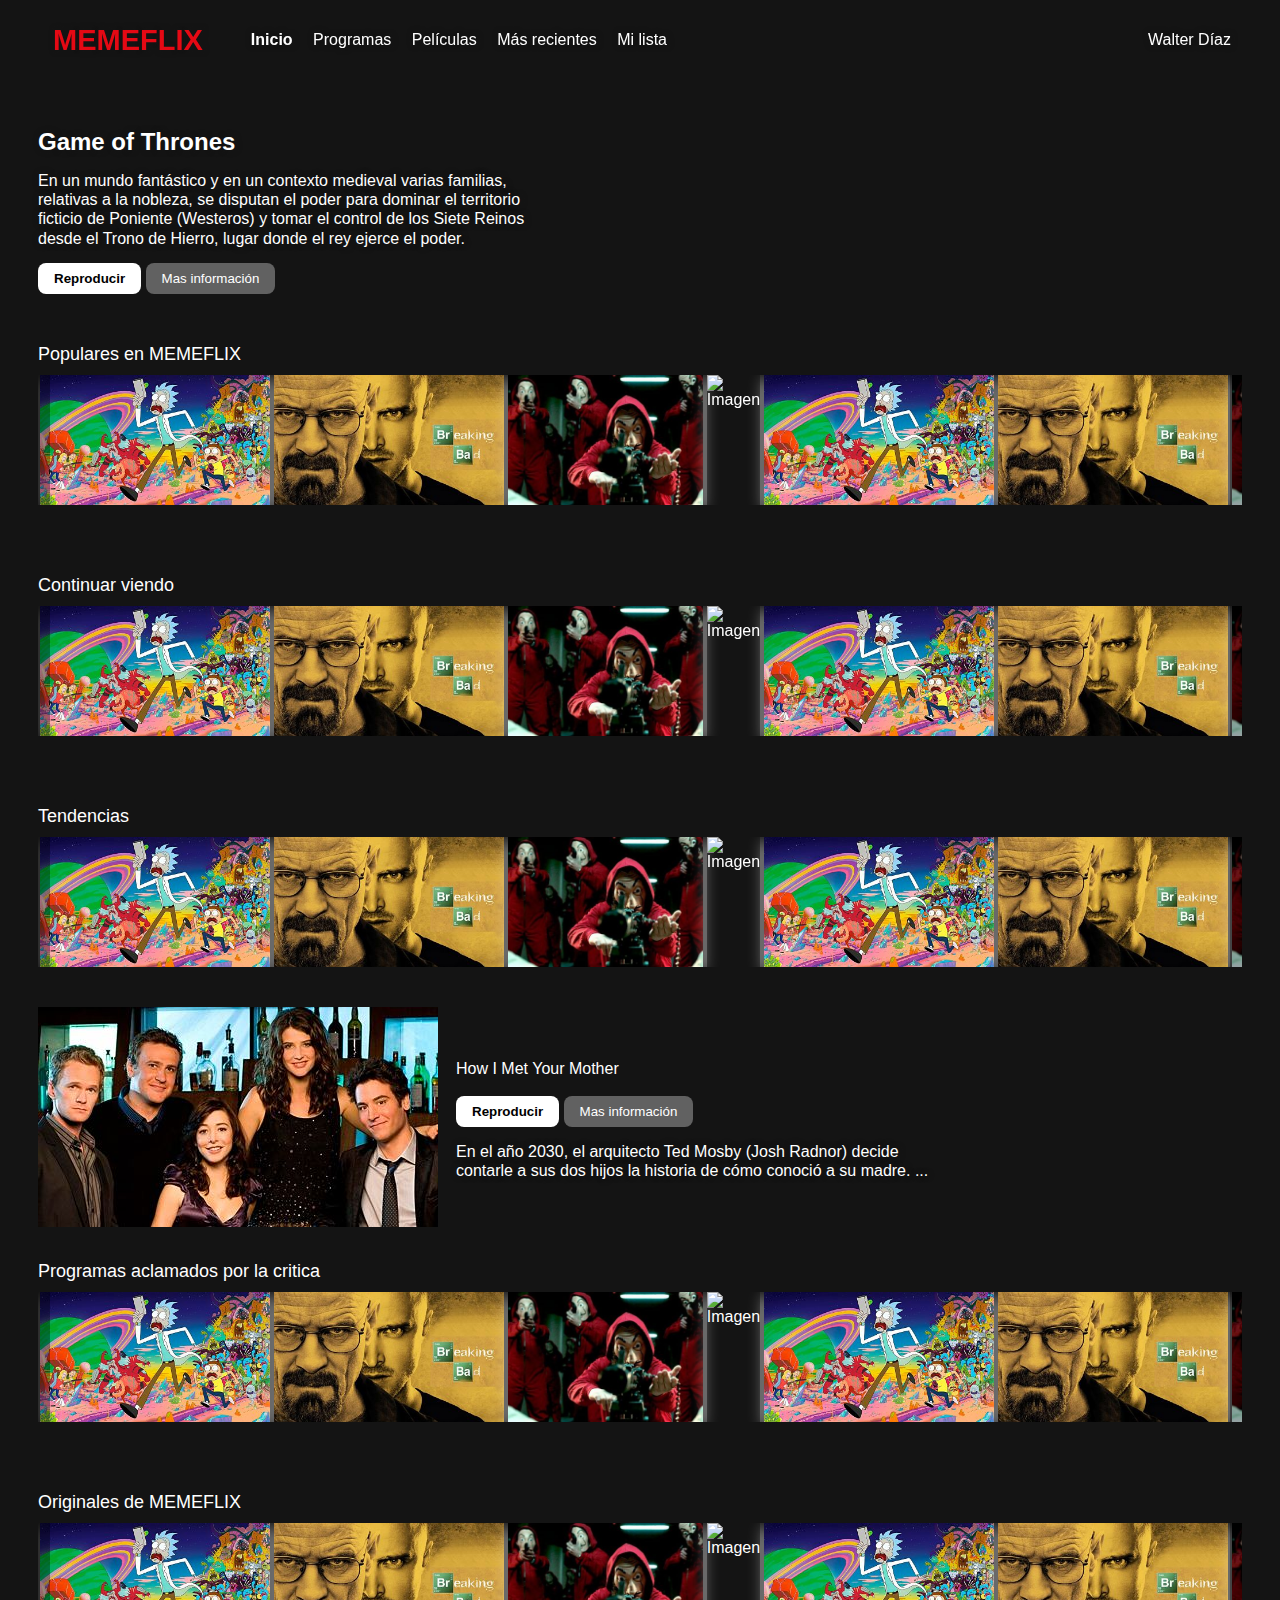
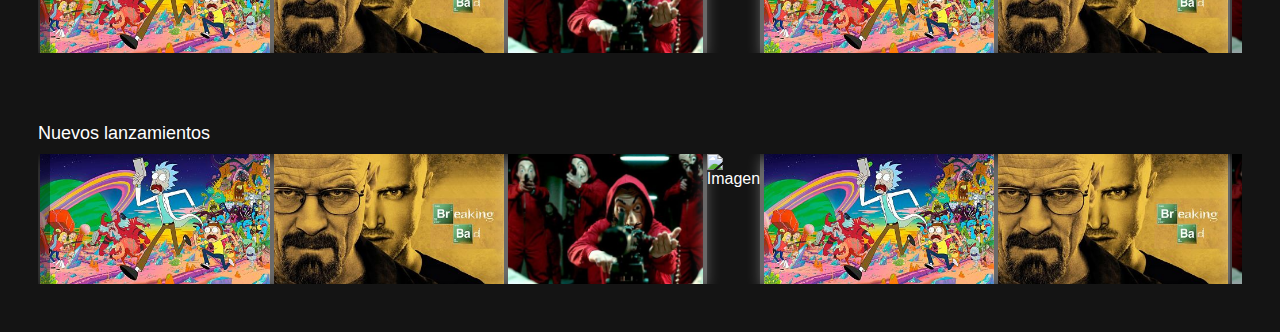
==== html/index.html @ fd7d65fa "Memeflix beta" ====
<!DOCTYPE html>
<html>   
  <head>
    <title>MEMEFLIX</title>
    <meta charset="utf-8">
    <meta http-equiv="X-UA-Compatible" content="IE=edge">
    <meta name="viewport" content="width=device-width, maximum-scale=1.0, user-scalable=no">
    <link rel="stylesheet" href="https://fonts.googleapis.com/css?family=Lato:400,400i,700,700i|Oswald:400,500,600,700&amp;display=swap">
    <link rel="stylesheet" href="../style.css">
    <link rel="stylesheet" href="../css/less.css">
    <link rel="stylesheet" href="../css/sass.css">
    <link rel="stylesheet" href="../css/stylus.css">
  </head>
  <body>
    <header class="header"><span class="header__title">MEMEFLIX</span>
      <nav class="header__nav">
        <ul>
          <li class="header__nav--selected">Inicio</li>
          <li>Programas</li>
          <li>Películas</li>
          <li>Más recientes</li>
          <li>Mi lista</li>
        </ul>
      </nav>
      <nav class="header__nav--end">
        <ul>
          <li> <i class="icon-search"></i></li>
          <li> <i class="icon-bell"></i></li>
          <li>Walter Díaz</li>
        </ul>
      </nav>
    </header>
    <div class="main">
      <div class="main__degradado"></div>
    </div>
    <section class="intro">
      <div class="intro__title">Game of Thrones</div>
      <div class="intro__description">En un mundo fantástico y en un contexto medieval varias familias, relativas a la nobleza, se disputan el poder para dominar el territorio ficticio de Poniente (Westeros) y tomar el control de los Siete Reinos desde el Trono de Hierro, lugar donde el rey ejerce el poder.</div>
      <div class="intro__button">
        <button class="intro__button-a"> <i class="icon-play"> </i> Reproducir</button>
        <button class="intro__button-b"> <i class="icon-info"> </i> Mas información</button>
      </div>
    </section>
    <div class="list">
      <div class="list__title">Populares en MEMEFLIX</div>
      <div class="list__box">
        <button class="left"><i class="icon-cheveron-left"></i></button>
        <div class="list__box-caroucel"><img src="../images/rm.jpg" alt="Imagen"/><img src="../images/bb.jpg" alt="Imagen"/><img src="../images/cp.jpg" alt="Imagen"/><img src="../images/gg.jpg" alt="Imagen"/><img src="../images/rm.jpg" alt="Imagen"/><img src="../images/bb.jpg" alt="Imagen"/><img src="../images/cp.jpg" alt="Imagen"/><img src="../images/gg.jpg" alt="Imagen"/></div>
        <button class="right"><i class="icon-cheveron-right"></i></button>
      </div>
    </div>
    <div class="list">
      <div class="list__title">Continuar viendo</div>
      <div class="list__box">
        <button class="left"><i class="icon-cheveron-left"></i></button>
        <div class="list__box-caroucel"><img src="../images/rm.jpg" alt="Imagen"/><img src="../images/bb.jpg" alt="Imagen"/><img src="../images/cp.jpg" alt="Imagen"/><img src="../images/gg.jpg" alt="Imagen"/><img src="../images/rm.jpg" alt="Imagen"/><img src="../images/bb.jpg" alt="Imagen"/><img src="../images/cp.jpg" alt="Imagen"/><img src="../images/gg.jpg" alt="Imagen"/></div>
        <button class="right"><i class="icon-cheveron-right"></i></button>
      </div>
    </div>
    <div class="list">
      <div class="list__title">Tendencias</div>
      <div class="list__box">
        <button class="left"><i class="icon-cheveron-left"></i></button>
        <div class="list__box-caroucel"><img src="../images/rm.jpg" alt="Imagen"/><img src="../images/bb.jpg" alt="Imagen"/><img src="../images/cp.jpg" alt="Imagen"/><img src="../images/gg.jpg" alt="Imagen"/><img src="../images/rm.jpg" alt="Imagen"/><img src="../images/bb.jpg" alt="Imagen"/><img src="../images/cp.jpg" alt="Imagen"/><img src="../images/gg.jpg" alt="Imagen"/></div>
        <button class="right"><i class="icon-cheveron-right"></i></button>
      </div>
    </div>
    <div class="outstanding">
      <div class="outstanding__img"><img src="../images/himym.jpg" alt="Imagen"></div>
      <div class="outstanding__card">
        <div class="outstanding__card-title">How I Met Your Mother</div>
        <div class="outstanding__card-img">
          <button class="intro__button-a"> <i class="icon-play"> </i> Reproducir</button>
          <button class="intro__button-b"> <i class="icon-info"> </i> Mas información</button>
          <div class="intro__description">En el año 2030, el arquitecto Ted Mosby (Josh Radnor) decide contarle a sus dos hijos la historia de cómo conoció a su madre. ...</div>
        </div>
      </div>
    </div>
    <div class="list">
      <div class="list__title">Programas aclamados por la critica</div>
      <div class="list__box">
        <button class="left"><i class="icon-cheveron-left"></i></button>
        <div class="list__box-caroucel"><img src="../images/rm.jpg" alt="Imagen"/><img src="../images/bb.jpg" alt="Imagen"/><img src="../images/cp.jpg" alt="Imagen"/><img src="../images/gg.jpg" alt="Imagen"/><img src="../images/rm.jpg" alt="Imagen"/><img src="../images/bb.jpg" alt="Imagen"/><img src="../images/cp.jpg" alt="Imagen"/><img src="../images/gg.jpg" alt="Imagen"/></div>
        <button class="right"><i class="icon-cheveron-right"></i></button>
      </div>
    </div>
    <div class="list">
      <div class="list__title">Originales de MEMEFLIX</div>
      <div class="list__box">
        <button class="left"><i class="icon-cheveron-left"></i></button>
        <div class="list__box-caroucel"><img src="../images/rm.jpg" alt="Imagen"/><img src="../images/bb.jpg" alt="Imagen"/><img src="../images/cp.jpg" alt="Imagen"/><img src="../images/gg.jpg" alt="Imagen"/><img src="../images/rm.jpg" alt="Imagen"/><img src="../images/bb.jpg" alt="Imagen"/><img src="../images/cp.jpg" alt="Imagen"/><img src="../images/gg.jpg" alt="Imagen"/></div>
        <button class="right"><i class="icon-cheveron-right"></i></button>
      </div>
    </div>
    <div class="list">
      <div class="list__title">Nuevos lanzamientos</div>
      <div class="list__box">
        <button class="left"><i class="icon-cheveron-left"></i></button>
        <div class="list__box-caroucel"><img src="../images/rm.jpg" alt="Imagen"/><img src="../images/bb.jpg" alt="Imagen"/><img src="../images/cp.jpg" alt="Imagen"/><img src="../images/gg.jpg" alt="Imagen"/><img src="../images/rm.jpg" alt="Imagen"/><img src="../images/bb.jpg" alt="Imagen"/><img src="../images/cp.jpg" alt="Imagen"/><img src="../images/gg.jpg" alt="Imagen"/></div>
        <button class="right"><i class="icon-cheveron-right"></i></button>
      </div>
    </div>
  </body>
</html>
---- css/less.css ----
@import "style.css";
.box-shadow {
  box-shadow: 0px 5px 15px 0px rgba(255, 255, 255, 0.5);
}
.text-shadow {
  text-shadow: #141414 1px 0 6px;
}
* {
  box-sizing: border-box;
}
body {
  padding: 0 30px 0 30px;
  font-family: sans-serif;
  color: #FFFFFF;
  background-color: #141414;
}
.header {
  position: fixed;
  top: 0;
  padding: 15px;
  display: flex;
  justify-content: space-around;
  width: 95%;
  align-items: center;
  text-shadow: #141414 1px 0 6px;
}
.header__title {
  font-size: 29px;
  font-weight: bold;
  color: #E50914;
}
.header__nav--selected {
  font-weight: bold;
}
.header__nav--end {
  margin-left: auto;
}
.header__nav--end li {
  display: inline-block;
  list-style-type: none;
  margin: 0 8px;
  padding: 0;
}
.header__nav--end li:hover {
  cursor: pointer;
  text-shadow: #CCC 1px 0 10px;
  color: #E50914;
}
.header__nav li {
  display: inline-block;
  list-style-type: none;
  margin: 0 8px;
  padding: 0;
}
.header__nav li:hover {
  cursor: pointer;
  text-shadow: #CCC 1px 0 5px;
  color: #141414;
}
.main {
  height: 500px;
  width: 100vw;
  background-image: url(../images/got3.jpg);
  background-size: 100vw;
  position: absolute;
  top: -10px;
  left: -15px;
  z-index: -1;
}
.main__degradado {
  height: 100%;
  width: 100%;
  background: linear-gradient(to bottom, rgba(0, 0, 0, 0), #141414);
}
.intro {
  padding-top: 120px;
  padding-bottom: 20px;
  max-width: 500px;
}
.intro__title {
  text-shadow: #141414 1px 0 6px;
  font-weight: bold;
  font-size: 24px;
}
.intro__description {
  text-shadow: #141414 1px 0 6px;
  margin: 15px 0 15px 0;
  line-height: 1.2em;
}
.intro__button-a {
  padding: 8px 16px;
  border: none;
  text-decoration: none;
  color: black;
  background-color: #FFFFFF;
  border-radius: 8px;
  font-weight: bold;
}
.intro__button-b {
  padding: 8px 16px;
  border: none;
  text-decoration: none;
  color: #FFFFFF;
  background-color: rgba(148, 148, 148, 0.6);
  border-radius: 8px;
}
.btn {
  height: 130px;
  line-height: 5em;
  color: white;
  position: absolute;
  border: none;
  background: rgba(0, 0, 0, 0.356);
  cursor: pointer;
  z-index: 10;
}
.list {
  padding: 30px 0;
}
.list__title {
  font-size: 18px;
}
.list__box {
  height: 150px;
  width: 100%;
  position: relative;
  display: flex;
  align-items: center;
}
.list__box .left {
  height: 130px;
  line-height: 5em;
  color: white;
  position: absolute;
  border: none;
  background: rgba(0, 0, 0, 0.356);
  cursor: pointer;
  z-index: 10;
  left: 0;
}
.list__box .right {
  height: 130px;
  line-height: 5em;
  color: white;
  position: absolute;
  border: none;
  background: rgba(0, 0, 0, 0.356);
  cursor: pointer;
  z-index: 10;
  right: 0;
}
.list__box-caroucel {
  width: 100%;
  display: flex;
  justify-content: space-between;
  align-items: center;
  overflow: hidden;
  scroll-behavior: smooth;
}
.list__box-caroucel img {
  box-shadow: 0px 5px 15px 0px rgba(255, 255, 255, 0.5);
  margin: 0 2px;
  height: 130px;
  width: 230px;
}
.list__box-caroucel img:hover {
  box-shadow: #CCC 1px 0 10px;
  height: 210px;
  width: 410px;
}
.outstanding {
  display: flex;
  align-items: center;
}
.outstanding__img {
  max-height: 500px;
}
.outstanding__img img {
  width: 100%;
}
.outstanding__card {
  margin-left: 18px;
  max-width: 500px;
}
.outstanding__card-title {
  padding: 18px 0;
}
---- css/sass.css ----
@media (max-width: 920px) {
  body {
    padding: 0 10px 0 10px;
  }
}

@media (max-width: 920px) {
  .header {
    padding: 10px;
    display: flex;
    justify-content: space-around;
    width: 95%;
    align-items: center;
  }
  .header__title {
    font-size: 29px;
    font-weight: bold;
    color: #E50914;
  }
  .header__nav {
    font-size: 14px;
    display: inline-flex;
    overflow: hidden;
  }
  .header__nav--selected {
    font-weight: bold;
  }
  .header__nav--end {
    margin-left: auto;
  }
  .header__nav--end li {
    display: inline-block;
    list-style-type: none;
    margin: 0 4px;
    padding: 0;
  }
  .header__nav li {
    display: inline-block;
    list-style-type: none;
    margin: 0 8px;
    padding: 0;
  }
}

@media (max-width: 920px) {
  .main {
    height: 300px;
    width: 100vw;
    background-image: url(../images/got.jpg);
    background-size: 100vw;
    position: absolute;
    top: -10px;
    left: -15px;
    z-index: -1;
  }
  .main__degradado {
    height: 100%;
    width: 100%;
    background: linear-gradient(to bottom, rgba(0, 0, 0, 0), #141414);
  }
}

@media (max-width: 920px) {
  .intro {
    padding-top: 120px;
    padding-bottom: 20px;
    max-width: 400px;
  }
  .intro__title {
    font-weight: bold;
    font-size: 20px;
  }
  .intro__description {
    font-size: 14px;
    margin: 15px 0 15px 0;
    line-height: 1.2em;
  }
  .intro__button-a {
    margin: 8px 0;
    padding: 8px 16px;
    width: 100%;
    border: none;
    text-decoration: none;
    color: black;
    background-color: #FFFFFF;
    border-radius: 8px;
    font-weight: bold;
  }
  .intro__button-b {
    padding: 8px 16px;
    width: 100%;
    border: none;
    text-decoration: none;
    color: #FFFFFF;
    background-color: rgba(148, 148, 148, 0.6);
    border-radius: 8px;
  }
}
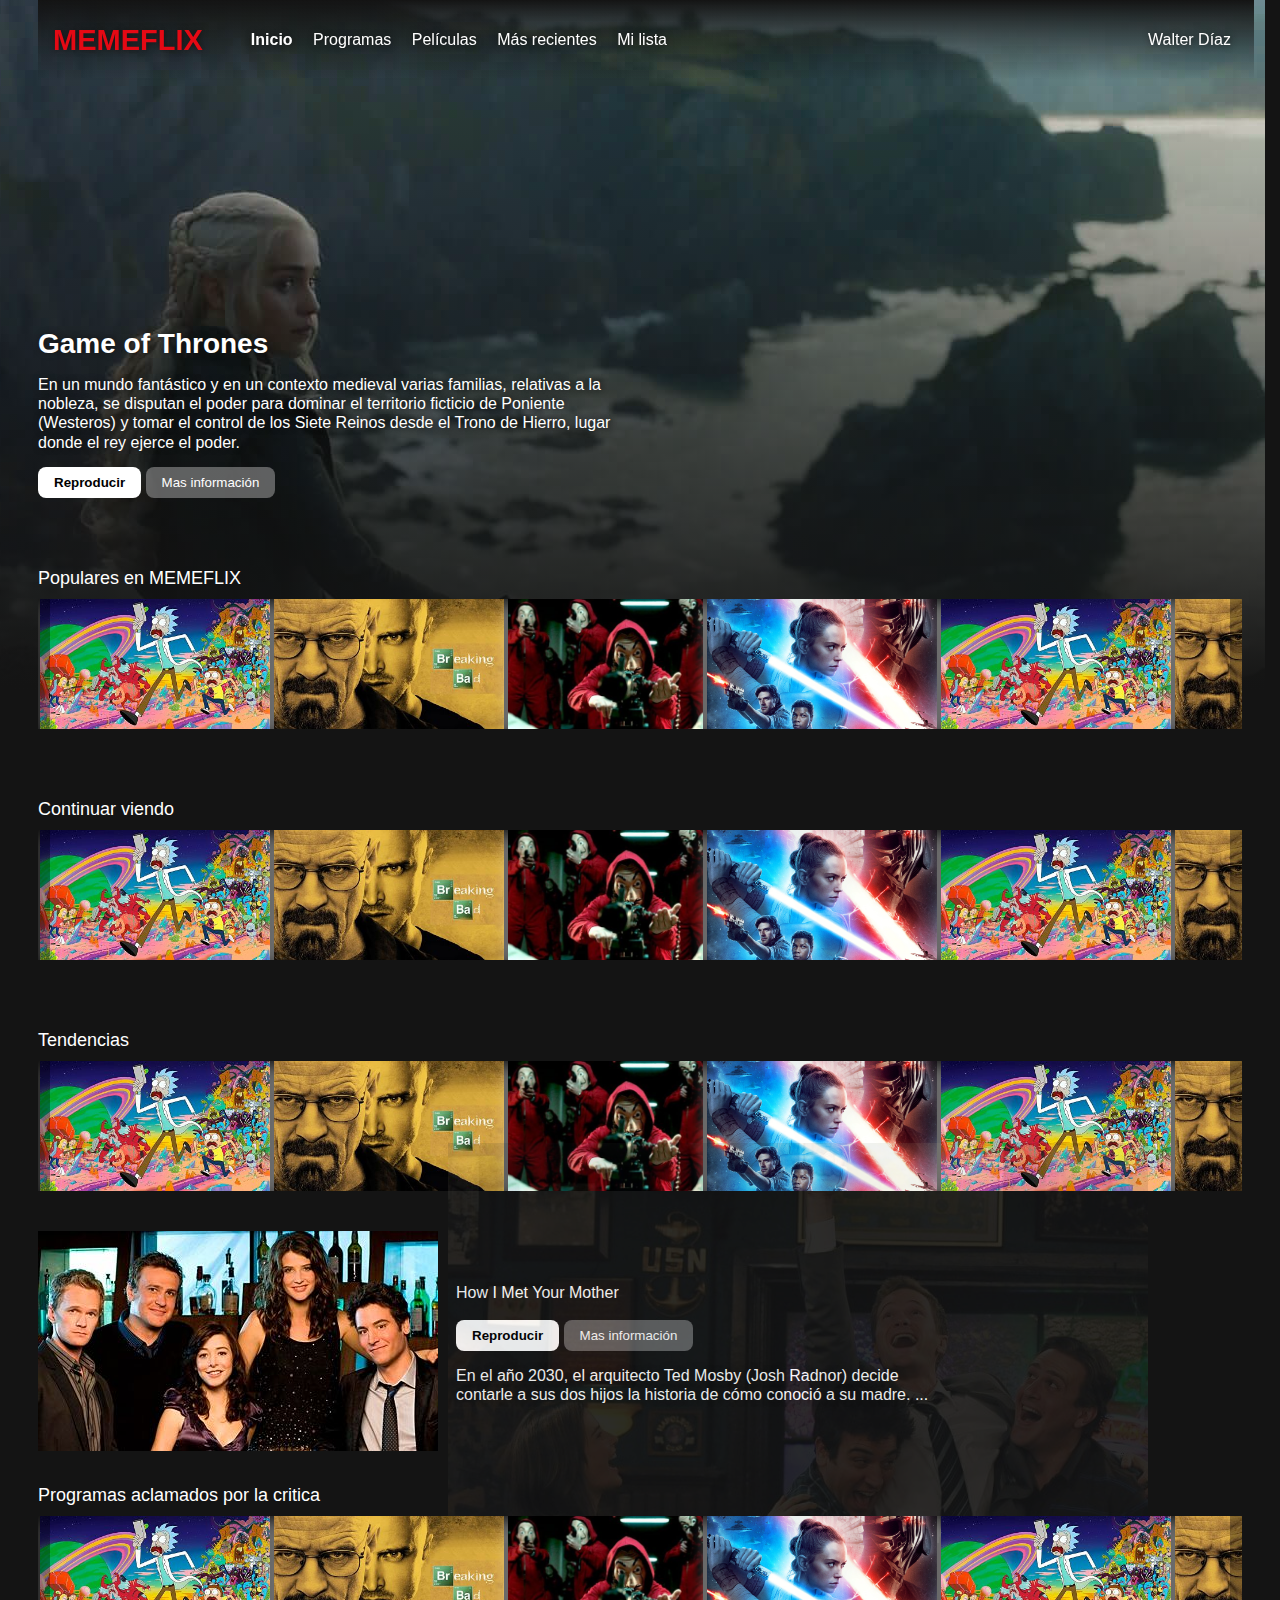
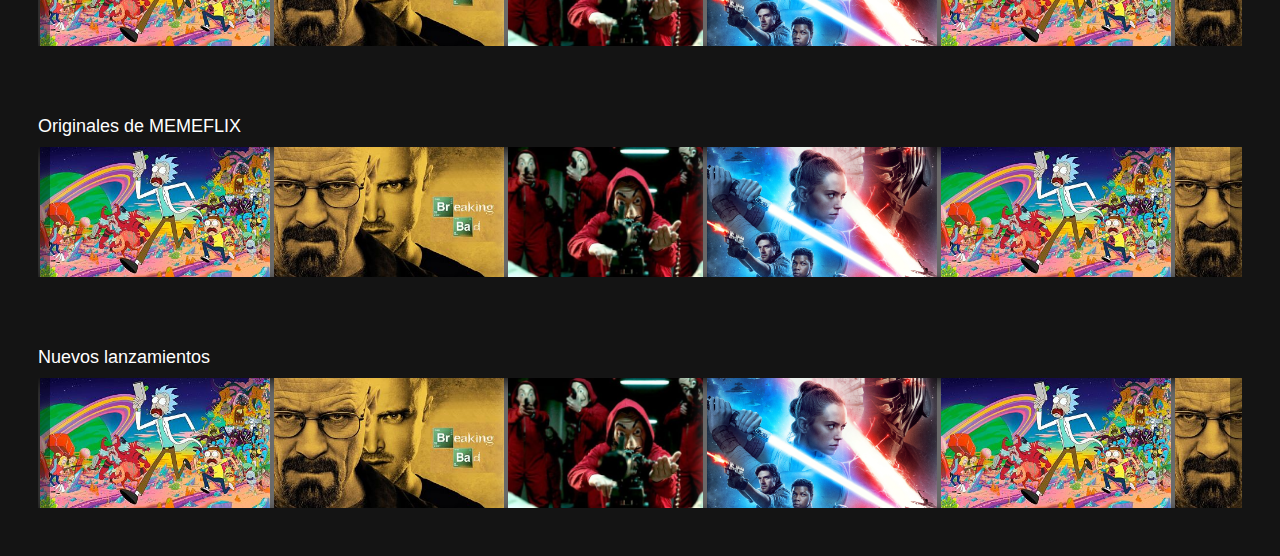
==== commit 60501111: "responsive xl - WPO practices" ====
--- a/html/index.html
+++ b/html/index.html
@@ -7,9 +7,9 @@
     <meta name="viewport" content="width=device-width, maximum-scale=1.0, user-scalable=no">
     <link rel="stylesheet" href="https://fonts.googleapis.com/css?family=Lato:400,400i,700,700i|Oswald:400,500,600,700&amp;display=swap">
     <link rel="stylesheet" href="../style.css">
-    <link rel="stylesheet" href="../css/less.css">
-    <link rel="stylesheet" href="../css/sass.css">
-    <link rel="stylesheet" href="../css/stylus.css">
+    <link rel="stylesheet" href="../css/less-dist.css">
+    <link rel="stylesheet" href="../css/sass-dist.css">
+    <link rel="stylesheet" href="../css/stylus-dist.css">
   </head>
   <body>
     <header class="header"><span class="header__title">MEMEFLIX</span>
@@ -45,7 +45,7 @@
       <div class="list__title">Populares en MEMEFLIX</div>
       <div class="list__box">
         <button class="left"><i class="icon-cheveron-left"></i></button>
-        <div class="list__box-caroucel"><img src="../images/rm.jpg" alt="Imagen"/><img src="../images/bb.jpg" alt="Imagen"/><img src="../images/cp.jpg" alt="Imagen"/><img src="../images/gg.jpg" alt="Imagen"/><img src="../images/rm.jpg" alt="Imagen"/><img src="../images/bb.jpg" alt="Imagen"/><img src="../images/cp.jpg" alt="Imagen"/><img src="../images/gg.jpg" alt="Imagen"/></div>
+        <div class="list__box-caroucel"><img src="../images/rm.jpg" alt="Imagen"/><img src="../images/bb.jpg" alt="Imagen"/><img src="../images/cp.jpg" alt="Imagen"/><img src="../images/gg.jpg" alt="Imagen"/><img src="../images/rm.jpg" alt="Imagen"/><img src="../images/bb.jpg" alt="Imagen"/><img src="../images/cp.jpg" alt="Imagen"/><img src="../images/gg.jpg" alt="Imagen"/><img src="../images/rm.jpg" alt="Imagen"/><img src="../images/bb.jpg" alt="Imagen"/><img src="../images/cp.jpg" alt="Imagen"/><img src="../images/gg.jpg" alt="Imagen"/><img src="../images/rm.jpg" alt="Imagen"/><img src="../images/bb.jpg" alt="Imagen"/><img src="../images/cp.jpg" alt="Imagen"/><img src="../images/gg.jpg" alt="Imagen"/></div>
         <button class="right"><i class="icon-cheveron-right"></i></button>
       </div>
     </div>
@@ -53,7 +53,7 @@
       <div class="list__title">Continuar viendo</div>
       <div class="list__box">
         <button class="left"><i class="icon-cheveron-left"></i></button>
-        <div class="list__box-caroucel"><img src="../images/rm.jpg" alt="Imagen"/><img src="../images/bb.jpg" alt="Imagen"/><img src="../images/cp.jpg" alt="Imagen"/><img src="../images/gg.jpg" alt="Imagen"/><img src="../images/rm.jpg" alt="Imagen"/><img src="../images/bb.jpg" alt="Imagen"/><img src="../images/cp.jpg" alt="Imagen"/><img src="../images/gg.jpg" alt="Imagen"/></div>
+        <div class="list__box-caroucel"><img src="../images/rm.jpg" alt="Imagen"/><img src="../images/bb.jpg" alt="Imagen"/><img src="../images/cp.jpg" alt="Imagen"/><img src="../images/gg.jpg" alt="Imagen"/><img src="../images/rm.jpg" alt="Imagen"/><img src="../images/bb.jpg" alt="Imagen"/><img src="../images/cp.jpg" alt="Imagen"/><img src="../images/gg.jpg" alt="Imagen"/><img src="../images/rm.jpg" alt="Imagen"/><img src="../images/bb.jpg" alt="Imagen"/><img src="../images/cp.jpg" alt="Imagen"/><img src="../images/gg.jpg" alt="Imagen"/><img src="../images/rm.jpg" alt="Imagen"/><img src="../images/bb.jpg" alt="Imagen"/><img src="../images/cp.jpg" alt="Imagen"/><img src="../images/gg.jpg" alt="Imagen"/></div>
         <button class="right"><i class="icon-cheveron-right"></i></button>
       </div>
     </div>
@@ -61,12 +61,13 @@
       <div class="list__title">Tendencias</div>
       <div class="list__box">
         <button class="left"><i class="icon-cheveron-left"></i></button>
-        <div class="list__box-caroucel"><img src="../images/rm.jpg" alt="Imagen"/><img src="../images/bb.jpg" alt="Imagen"/><img src="../images/cp.jpg" alt="Imagen"/><img src="../images/gg.jpg" alt="Imagen"/><img src="../images/rm.jpg" alt="Imagen"/><img src="../images/bb.jpg" alt="Imagen"/><img src="../images/cp.jpg" alt="Imagen"/><img src="../images/gg.jpg" alt="Imagen"/></div>
+        <div class="list__box-caroucel"><img src="../images/rm.jpg" alt="Imagen"/><img src="../images/bb.jpg" alt="Imagen"/><img src="../images/cp.jpg" alt="Imagen"/><img src="../images/gg.jpg" alt="Imagen"/><img src="../images/rm.jpg" alt="Imagen"/><img src="../images/bb.jpg" alt="Imagen"/><img src="../images/cp.jpg" alt="Imagen"/><img src="../images/gg.jpg" alt="Imagen"/><img src="../images/rm.jpg" alt="Imagen"/><img src="../images/bb.jpg" alt="Imagen"/><img src="../images/cp.jpg" alt="Imagen"/><img src="../images/gg.jpg" alt="Imagen"/><img src="../images/rm.jpg" alt="Imagen"/><img src="../images/bb.jpg" alt="Imagen"/><img src="../images/cp.jpg" alt="Imagen"/><img src="../images/gg.jpg" alt="Imagen"/></div>
         <button class="right"><i class="icon-cheveron-right"></i></button>
       </div>
     </div>
     <div class="outstanding">
       <div class="outstanding__img"><img src="../images/himym.jpg" alt="Imagen"></div>
+      <div class="outstanding__card--bg"></div>
       <div class="outstanding__card">
         <div class="outstanding__card-title">How I Met Your Mother</div>
         <div class="outstanding__card-img">
@@ -80,7 +81,7 @@
       <div class="list__title">Programas aclamados por la critica</div>
       <div class="list__box">
         <button class="left"><i class="icon-cheveron-left"></i></button>
-        <div class="list__box-caroucel"><img src="../images/rm.jpg" alt="Imagen"/><img src="../images/bb.jpg" alt="Imagen"/><img src="../images/cp.jpg" alt="Imagen"/><img src="../images/gg.jpg" alt="Imagen"/><img src="../images/rm.jpg" alt="Imagen"/><img src="../images/bb.jpg" alt="Imagen"/><img src="../images/cp.jpg" alt="Imagen"/><img src="../images/gg.jpg" alt="Imagen"/></div>
+        <div class="list__box-caroucel"><img src="../images/rm.jpg" alt="Imagen"/><img src="../images/bb.jpg" alt="Imagen"/><img src="../images/cp.jpg" alt="Imagen"/><img src="../images/gg.jpg" alt="Imagen"/><img src="../images/rm.jpg" alt="Imagen"/><img src="../images/bb.jpg" alt="Imagen"/><img src="../images/cp.jpg" alt="Imagen"/><img src="../images/gg.jpg" alt="Imagen"/><img src="../images/rm.jpg" alt="Imagen"/><img src="../images/bb.jpg" alt="Imagen"/><img src="../images/cp.jpg" alt="Imagen"/><img src="../images/gg.jpg" alt="Imagen"/><img src="../images/rm.jpg" alt="Imagen"/><img src="../images/bb.jpg" alt="Imagen"/><img src="../images/cp.jpg" alt="Imagen"/><img src="../images/gg.jpg" alt="Imagen"/></div>
         <button class="right"><i class="icon-cheveron-right"></i></button>
       </div>
     </div>
@@ -88,7 +89,7 @@
       <div class="list__title">Originales de MEMEFLIX</div>
       <div class="list__box">
         <button class="left"><i class="icon-cheveron-left"></i></button>
-        <div class="list__box-caroucel"><img src="../images/rm.jpg" alt="Imagen"/><img src="../images/bb.jpg" alt="Imagen"/><img src="../images/cp.jpg" alt="Imagen"/><img src="../images/gg.jpg" alt="Imagen"/><img src="../images/rm.jpg" alt="Imagen"/><img src="../images/bb.jpg" alt="Imagen"/><img src="../images/cp.jpg" alt="Imagen"/><img src="../images/gg.jpg" alt="Imagen"/></div>
+        <div class="list__box-caroucel"><img src="../images/rm.jpg" alt="Imagen"/><img src="../images/bb.jpg" alt="Imagen"/><img src="../images/cp.jpg" alt="Imagen"/><img src="../images/gg.jpg" alt="Imagen"/><img src="../images/rm.jpg" alt="Imagen"/><img src="../images/bb.jpg" alt="Imagen"/><img src="../images/cp.jpg" alt="Imagen"/><img src="../images/gg.jpg" alt="Imagen"/><img src="../images/rm.jpg" alt="Imagen"/><img src="../images/bb.jpg" alt="Imagen"/><img src="../images/cp.jpg" alt="Imagen"/><img src="../images/gg.jpg" alt="Imagen"/><img src="../images/rm.jpg" alt="Imagen"/><img src="../images/bb.jpg" alt="Imagen"/><img src="../images/cp.jpg" alt="Imagen"/><img src="../images/gg.jpg" alt="Imagen"/></div>
         <button class="right"><i class="icon-cheveron-right"></i></button>
       </div>
     </div>
@@ -96,7 +97,7 @@
       <div class="list__title">Nuevos lanzamientos</div>
       <div class="list__box">
         <button class="left"><i class="icon-cheveron-left"></i></button>
-        <div class="list__box-caroucel"><img src="../images/rm.jpg" alt="Imagen"/><img src="../images/bb.jpg" alt="Imagen"/><img src="../images/cp.jpg" alt="Imagen"/><img src="../images/gg.jpg" alt="Imagen"/><img src="../images/rm.jpg" alt="Imagen"/><img src="../images/bb.jpg" alt="Imagen"/><img src="../images/cp.jpg" alt="Imagen"/><img src="../images/gg.jpg" alt="Imagen"/></div>
+        <div class="list__box-caroucel"><img src="../images/rm.jpg" alt="Imagen"/><img src="../images/bb.jpg" alt="Imagen"/><img src="../images/cp.jpg" alt="Imagen"/><img src="../images/gg.jpg" alt="Imagen"/><img src="../images/rm.jpg" alt="Imagen"/><img src="../images/bb.jpg" alt="Imagen"/><img src="../images/cp.jpg" alt="Imagen"/><img src="../images/gg.jpg" alt="Imagen"/><img src="../images/rm.jpg" alt="Imagen"/><img src="../images/bb.jpg" alt="Imagen"/><img src="../images/cp.jpg" alt="Imagen"/><img src="../images/gg.jpg" alt="Imagen"/><img src="../images/rm.jpg" alt="Imagen"/><img src="../images/bb.jpg" alt="Imagen"/><img src="../images/cp.jpg" alt="Imagen"/><img src="../images/gg.jpg" alt="Imagen"/></div>
         <button class="right"><i class="icon-cheveron-right"></i></button>
       </div>
     </div>
--- a/css/less-dist.css
+++ b/css/less-dist.css
@@ -0,0 +1 @@
+@import "style.css";.box-shadow{box-shadow:0px 5px 15px 0px rgba(255,255,255,0.5)}.text-shadow{text-shadow:#141414 1px 0 6px}*{box-sizing:border-box}body{padding:0 30px 0 30px;font-family:sans-serif;color:#FFFFFF;background-color:#141414}.header{position:fixed;z-index:10;background:linear-gradient(to bottom,#141414,rgba(0,0,0,0));top:0;padding:15px;display:flex;justify-content:space-around;width:95%;align-items:center;text-shadow:#141414 1px 0 6px}.header__title{font-size:29px;font-weight:bold;color:#E50914}.header__nav--selected{font-weight:bold}.header__nav--end{margin-left:auto}.header__nav--end li{display:inline-block;list-style-type:none;margin:0 8px;padding:0}.header__nav--end li:hover{cursor:pointer;text-shadow:#CCC 1px 0 10px;color:#E50914}.header__nav li{display:inline-block;list-style-type:none;margin:0 8px;padding:0}.header__nav li:hover{cursor:pointer;text-shadow:#CCC 1px 0 5px;color:#141414}.main{height:500px;width:100vw;background-image:url(../images/got3.jpg);background-size:100vw;position:absolute;top:-10px;left:-15px;z-index:-1}.main__degradado{height:100%;width:100%;background:linear-gradient(to bottom,rgba(0,0,0,0),#141414)}.intro{padding-top:120px;padding-bottom:20px;max-width:500px}.intro__title{text-shadow:#141414 1px 0 6px;font-weight:bold;font-size:24px}.intro__description{text-shadow:#141414 1px 0 6px;margin:15px 0 15px 0;line-height:1.2em}.intro__button-a{padding:8px 16px;border:none;text-decoration:none;color:black;background-color:#FFFFFF;border-radius:8px;font-weight:bold}.intro__button-b{padding:8px 16px;border:none;text-decoration:none;color:#FFFFFF;background-color:rgba(148,148,148,0.6);border-radius:8px}.btn{height:130px;line-height:5em;color:white;position:absolute;border:none;background:rgba(0,0,0,0.356);cursor:pointer;z-index:10}.list{padding:30px 0}.list__title{font-size:18px}.list__box{height:150px;width:100%;position:relative;display:flex;align-items:center}.list__box .left{height:130px;line-height:5em;color:white;position:absolute;border:none;background:rgba(0,0,0,0.356);cursor:pointer;z-index:10;left:0}.list__box .right{height:130px;line-height:5em;color:white;position:absolute;border:none;background:rgba(0,0,0,0.356);cursor:pointer;z-index:10;right:0}.list__box-caroucel{width:100%;display:flex;justify-content:space-between;align-items:center;overflow:hidden;scroll-behavior:smooth}.list__box-caroucel img{box-shadow:0px 5px 15px 0px rgba(255,255,255,0.5);margin:0 2px;height:130px;width:230px}.list__box-caroucel img:hover{animation-name:animation;animation-duration:1s}@keyframes animation{0%{height:130px;width:230px}to{height:210px;width:410px;box-shadow:#CCC 1px 0 10px}}.outstanding{display:flex;align-items:center}.outstanding__img{max-height:500px}.outstanding__img img{width:100%}.outstanding__card{margin-left:18px;max-width:500px}.outstanding__card-title{padding:18px 0}.outstanding__card--bg{height:400px;width:700px;left:35%;position:absolute;background-image:url(../images/him.jpg);opacity:0.1}--- a/css/sass-dist.css
+++ b/css/sass-dist.css
@@ -0,0 +1 @@
+@media (max-width:920px){body{padding:0 10px 0 10px}}@media (max-width:920px){.header{padding:10px;display:flex;justify-content:space-around;width:95%;align-items:center}.header__title{font-size:25px;font-weight:bold;color:#E50914}.header__nav{font-size:14px;display:inline-flex;overflow:hidden}.header__nav--selected{font-weight:bold}.header__nav--end{margin-left:auto}.header__nav--end ul{display:flex;flex-wrap:nowrap;overflow:hidden}.header__nav--end li{display:inline-block;list-style-type:none;margin:0 4px;white-space:nowrap;padding:0}.header__nav ul{display:flex;flex-wrap:nowrap;overflow:hidden}.header__nav li{white-space:nowrap;list-style-type:none;margin:0 8px;padding:0}}@media (max-width:920px){.main{height:300px;width:100vw;background-image:url(../images/got.jpg);background-size:100vw;position:absolute;top:-10px;left:-15px;z-index:-1}.main__degradado{height:100%;width:100%;background:linear-gradient(to bottom,rgba(0,0,0,0),#141414)}}@media (max-width:920px){.intro{padding-top:120px;padding-bottom:20px;max-width:400px}.intro__title{font-weight:bold;font-size:20px}.intro__description{font-size:14px;margin:15px 0 15px 0;line-height:1.2em}.intro__button-a{margin:8px 0;padding:8px 16px;width:100%;border:none;text-decoration:none;color:black;background-color:#FFFFFF;border-radius:8px;font-weight:bold}.intro__button-b{padding:8px 16px;width:100%;border:none;text-decoration:none;color:#FFFFFF;background-color:rgba(148,148,148,0.6);border-radius:8px}}--- a/css/stylus-dist.css
+++ b/css/stylus-dist.css
@@ -0,0 +1 @@
+@media (min-width:1240px){.main{background-image:url("../images/got2.jpg");height:700px;width:100vw;background-size:100vw;position:absolute;top:-10px;left:-15px;z-index:-1}.main__degradado{height:100%;width:100%;background:linear-gradient(to bottom,rgba(0,0,0,0),#141414)}.intro{padding-top:320px;padding-bottom:40px;max-width:600px}.intro__title{font-weight:bold;font-size:28px}.intro__description{font-size:16px;margin:15px 0 15px 0;line-height:1.2em}.intro__button-a{padding:8px 16px;border:none;text-decoration:none;color:#000;border-radius:8px;font-weight:bold}.intro__button-b{padding:8px 16px;border:none;text-decoration:none;background-color:rgba(148,148,148,0.6);border-radius:8px}}